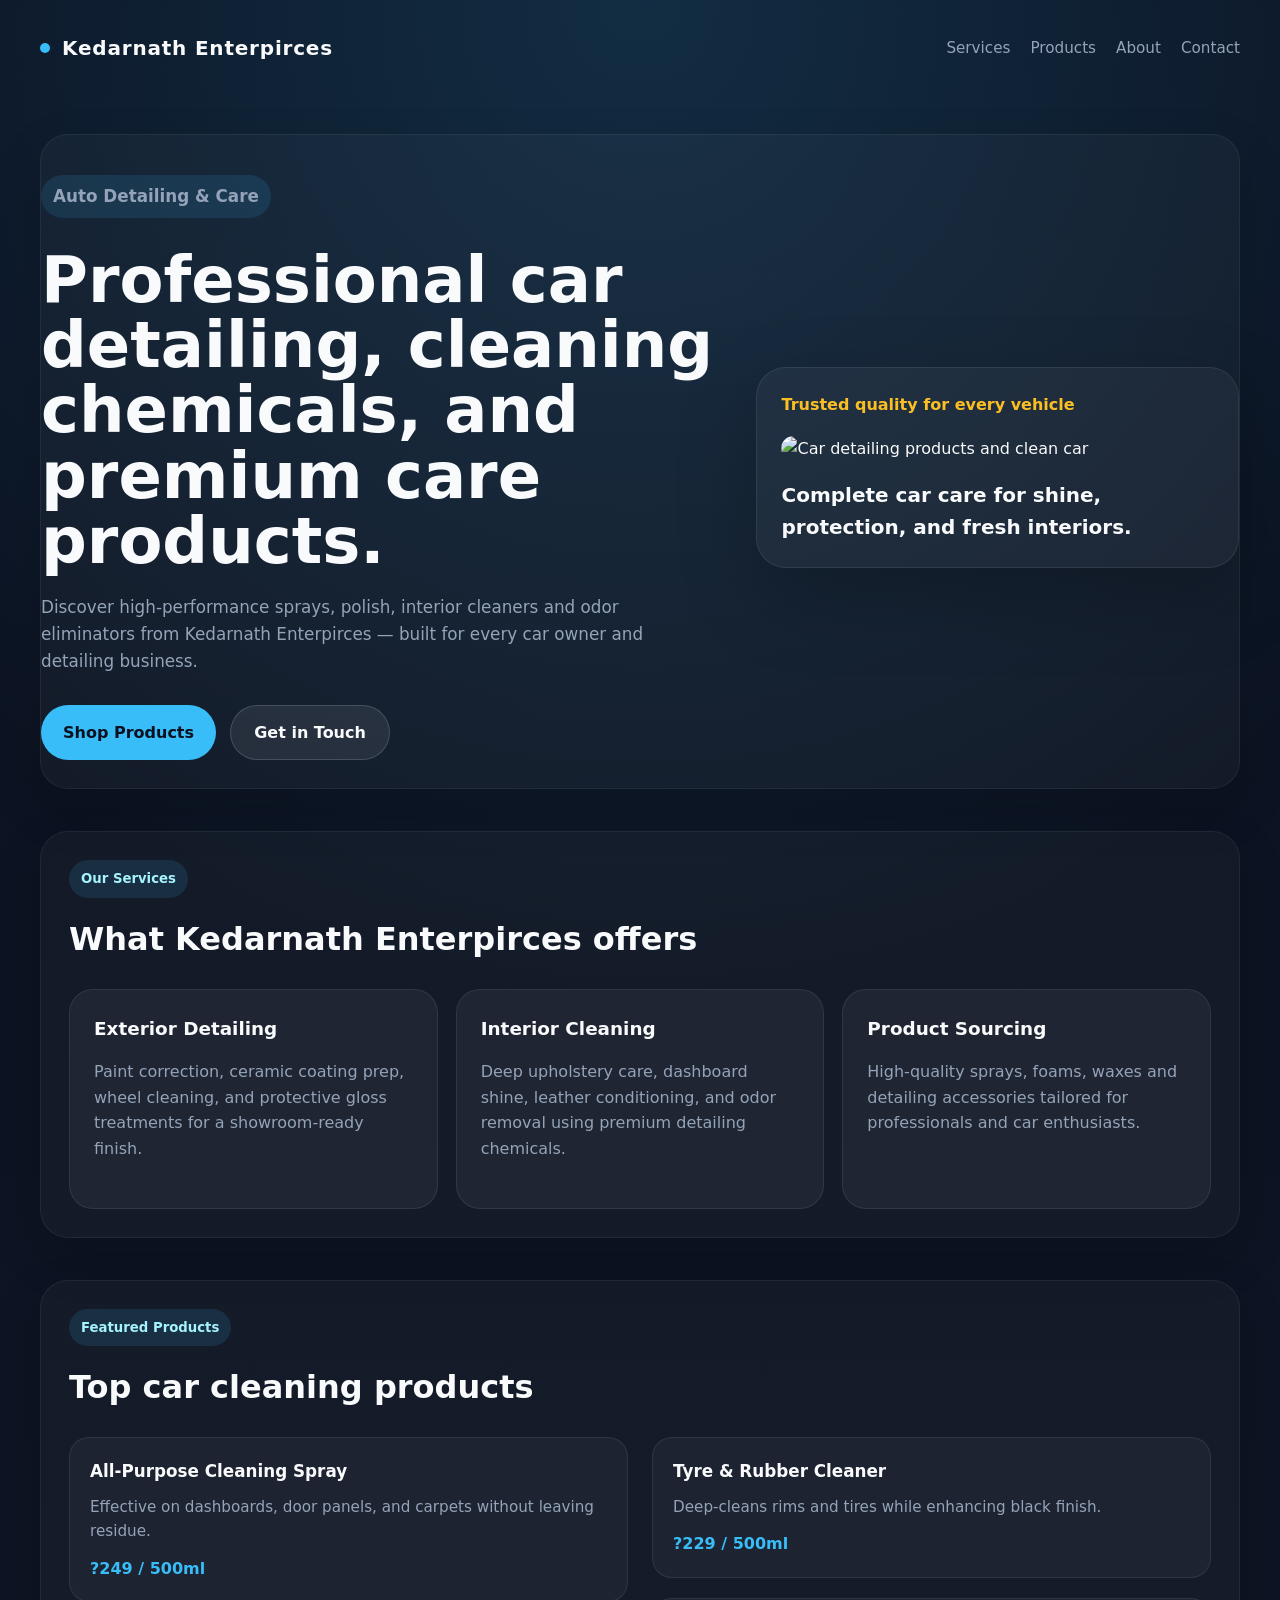
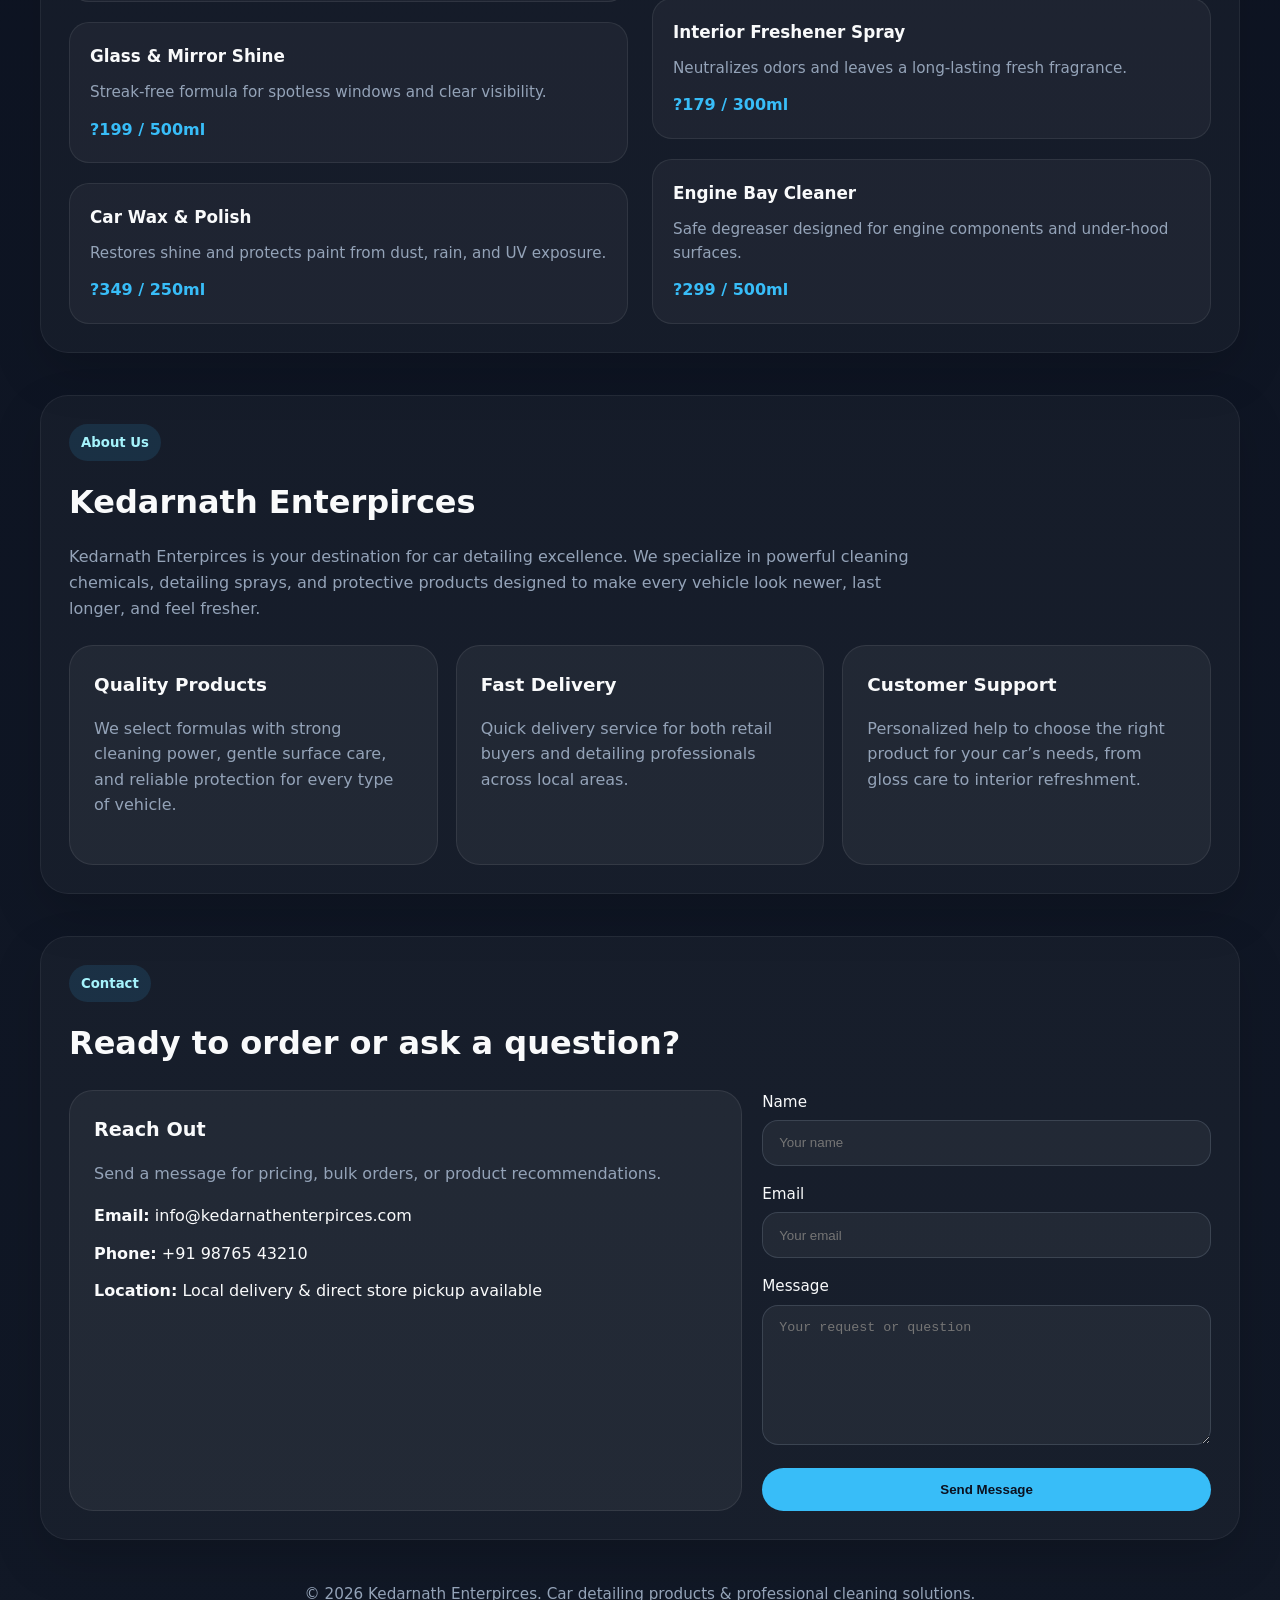
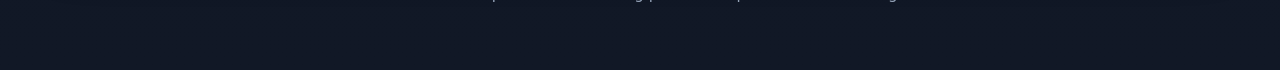
==== index.html @ 667a91e8 "Rename html.html to index.html" ====
<!DOCTYPE html>
<html lang="en">
<head>
  <meta charset="UTF-8" />
  <meta name="viewport" content="width=device-width, initial-scale=1.0" />
  <title>Kedarnath Enterpirces | Car Detailing & Cleaning</title>
  <style>
    :root {
      --bg: #111826;
      --card: #1f2937;
      --text: #f9fafb;
      --accent: #38bdf8;
      --accent-2: #fbbf24;
      --muted: #94a3b8;
      --radius: 18px;
    }

    * {
      box-sizing: border-box;
      margin: 0;
      padding: 0;
    }

    body {
      font-family: Inter, system-ui, -apple-system, BlinkMacSystemFont, "Segoe UI", sans-serif;
      background: radial-gradient(circle at top, rgba(56, 189, 248, 0.16), transparent 30%),
        linear-gradient(180deg, #0b1120 0%, #111826 100%);
      color: var(--text);
      line-height: 1.6;
    }

    .page {
      width: min(1200px, calc(100% - 32px));
      margin: 0 auto;
      padding: 32px 0 64px;
    }

    header {
      display: flex;
      justify-content: space-between;
      align-items: center;
      gap: 16px;
      padding-bottom: 28px;
    }

    .brand {
      display: flex;
      align-items: center;
      gap: 12px;
      font-weight: 800;
      font-size: 1.25rem;
      letter-spacing: 0.04em;
    }

    .brand .dot {
      width: 10px;
      height: 10px;
      background: var(--accent);
      border-radius: 999px;
    }

    nav {
      display: flex;
      gap: 20px;
      flex-wrap: wrap;
      justify-content: flex-end;
      font-size: 0.95rem;
    }

    nav a {
      color: var(--muted);
      text-decoration: none;
      transition: color 0.2s ease;
    }

    nav a:hover {
      color: var(--text);
    }

    .hero {
      display: grid;
      grid-template-columns: 1.4fr 1fr;
      gap: 40px;
      align-items: center;
      min-height: 72vh;
      padding: 40px 0 28px;
    }

    .hero-copy h1 {
      font-size: clamp(2.7rem, 5vw, 4.5rem);
      margin-bottom: 20px;
      max-width: 700px;
      line-height: 1.02;
    }

    .hero-copy p {
      max-width: 620px;
      color: var(--muted);
      margin-bottom: 30px;
      font-size: 1.05rem;
    }

    .hero-copy .buttons {
      display: flex;
      flex-wrap: wrap;
      gap: 14px;
    }

    .btn {
      display: inline-flex;
      align-items: center;
      justify-content: center;
      min-width: 160px;
      padding: 14px 22px;
      border-radius: 999px;
      font-weight: 700;
      text-decoration: none;
      transition: transform 0.2s ease, background 0.2s ease;
    }

    .btn-primary {
      background: var(--accent);
      color: #0b1120;
    }

    .btn-secondary {
      background: rgba(255, 255, 255, 0.08);
      color: var(--text);
      border: 1px solid rgba(148, 163, 184, 0.28);
    }

    .btn:hover {
      transform: translateY(-1px);
    }

    .hero-visual {
      background: rgba(255, 255, 255, 0.04);
      border: 1px solid rgba(255, 255, 255, 0.08);
      border-radius: 30px;
      padding: 24px;
      display: grid;
      gap: 18px;
      box-shadow: 0 28px 80px rgba(0, 0, 0, 0.22);
    }

    .hero-visual img {
      width: 100%;
      border-radius: 22px;
      display: block;
      object-fit: cover;
    }

    .hero-visual .tag {
      display: inline-flex;
      align-items: center;
      gap: 10px;
      color: var(--accent-2);
      font-weight: 700;
    }

    .hero-visual h2 {
      margin: 0;
      font-size: 1.25rem;
      color: var(--text);
    }

    section {
      margin-top: 42px;
      border-radius: 28px;
      padding: 28px;
      background: rgba(255, 255, 255, 0.03);
      border: 1px solid rgba(255, 255, 255, 0.06);
      box-shadow: 0 20px 50px rgba(0, 0, 0, 0.15);
    }

    .features {
      display: grid;
      grid-template-columns: repeat(3, minmax(0, 1fr));
      gap: 18px;
      margin-top: 24px;
    }

    .card {
      background: rgba(255, 255, 255, 0.05);
      border: 1px solid rgba(255, 255, 255, 0.08);
      border-radius: 24px;
      padding: 24px;
      min-height: 220px;
      display: flex;
      flex-direction: column;
      gap: 16px;
      transition: transform 0.25s ease, border-color 0.25s ease;
    }

    .card:hover {
      transform: translateY(-6px);
      border-color: rgba(56, 189, 248, 0.4);
    }

    .card h3 {
      margin: 0;
      font-size: 1.15rem;
    }

    .card p {
      margin: 0;
      color: var(--muted);
      flex: 1;
    }

    .badge {
      display: inline-flex;
      padding: 8px 12px;
      border-radius: 999px;
      background: rgba(56, 189, 248, 0.12);
      color: #a5f3fc;
      font-size: 0.83rem;
      font-weight: 700;
      width: fit-content;
    }

    .grid-2 {
      display: grid;
      grid-template-columns: 1fr 1fr;
      gap: 24px;
      margin-top: 24px;
    }

    .product-list {
      display: grid;
      gap: 20px;
    }

    .product-item {
      background: rgba(255,255,255,0.04);
      border: 1px solid rgba(255,255,255,0.08);
      border-radius: 20px;
      padding: 20px;
    }

    .product-item h4 {
      margin-bottom: 10px;
      font-size: 1.05rem;
    }

    .product-item p {
      margin-bottom: 12px;
      color: var(--muted);
      font-size: 0.95rem;
    }

    .product-item span {
      display: inline-block;
      color: var(--accent);
      font-weight: 700;
    }

    .contact-grid {
      display: grid;
      gap: 20px;
      grid-template-columns: 1.2fr 0.8fr;
      margin-top: 20px;
    }

    .contact-card {
      background: rgba(255,255,255,0.05);
      border: 1px solid rgba(255,255,255,0.08);
      border-radius: 24px;
      padding: 24px;
    }

    .contact-card h3 {
      margin-bottom: 16px;
      font-size: 1.2rem;
    }

    .contact-card p {
      color: var(--muted);
      margin-bottom: 16px;
    }

    .contact-card a,
    .contact-card li {
      color: var(--text);
    }

    .contact-form {
      display: grid;
      gap: 16px;
    }

    .contact-form label {
      display: block;
      font-size: 0.95rem;
      margin-bottom: 6px;
    }

    .contact-form input,
    .contact-form textarea {
      width: 100%;
      padding: 14px 16px;
      border-radius: 16px;
      border: 1px solid rgba(148,163,184,0.22);
      background: rgba(255,255,255,0.05);
      color: var(--text);
      resize: vertical;
      min-height: 46px;
    }

    .contact-form textarea {
      min-height: 140px;
    }

    .contact-form button {
      border: none;
      background: var(--accent);
      color: #0b1120;
      padding: 14px 20px;
      border-radius: 999px;
      font-weight: 700;
      cursor: pointer;
    }

    .footer {
      margin-top: 42px;
      text-align: center;
      color: var(--muted);
      font-size: 0.95rem;
    }

    @media (max-width: 960px) {
      .hero,
      .grid-2,
      .contact-grid {
        grid-template-columns: 1fr;
      }

      nav {
        justify-content: center;
      }
    }

    @media (max-width: 640px) {
      .page {
        width: calc(100% - 24px);
      }

      .hero {
        padding-top: 24px;
      }

      .hero-copy h1 {
        font-size: clamp(2.4rem, 10vw, 3.6rem);
      }

      .hero-copy p,
      .card p,
      .product-item p,
      .contact-card p {
        font-size: 0.97rem;
      }
    }
  </style>
</head>
<body>
  <div class="page">
    <header>
      <div class="brand">
        <span class="dot"></span>
        <span>Kedarnath Enterpirces</span>
      </div>
      <nav>
        <a href="#services">Services</a>
        <a href="#products">Products</a>
        <a href="#about">About</a>
        <a href="#contact">Contact</a>
      </nav>
    </header>

    <section class="hero">
      <div class="hero-copy">
        <p class="badge">Auto Detailing & Care</p>
        <h1>Professional car detailing, cleaning chemicals, and premium care products.</h1>
        <p>Discover high-performance sprays, polish, interior cleaners and odor eliminators from Kedarnath Enterpirces — built for every car owner and detailing business.</p>
        <div class="buttons">
          <a class="btn btn-primary" href="#products">Shop Products</a>
          <a class="btn btn-secondary" href="#contact">Get in Touch</a>
        </div>
      </div>

      <div class="hero-visual">
        <div class="tag">Trusted quality for every vehicle</div>
        <img src="https://images.unsplash.com/photo-1617622375286-64d4f6bd3739?auto=format&fit=crop&w=1200&q=80" alt="Car detailing products and clean car" />
        <div>
          <h2>Complete car care for shine, protection, and fresh interiors.</h2>
        </div>
      </div>
    </section>

    <section id="services">
      <div class="badge">Our Services</div>
      <h2 style="margin-top: 16px; font-size: 2rem;">What Kedarnath Enterpirces offers</h2>
      <div class="features">
        <article class="card">
          <h3>Exterior Detailing</h3>
          <p>Paint correction, ceramic coating prep, wheel cleaning, and protective gloss treatments for a showroom-ready finish.</p>
        </article>
        <article class="card">
          <h3>Interior Cleaning</h3>
          <p>Deep upholstery care, dashboard shine, leather conditioning, and odor removal using premium detailing chemicals.</p>
        </article>
        <article class="card">
          <h3>Product Sourcing</h3>
          <p>High-quality sprays, foams, waxes and detailing accessories tailored for professionals and car enthusiasts.</p>
        </article>
      </div>
    </section>

    <section id="products">
      <div class="badge">Featured Products</div>
      <h2 style="margin-top: 16px; font-size: 2rem;">Top car cleaning products</h2>
      <div class="grid-2">
        <div class="product-list">
          <div class="product-item">
            <h4>All-Purpose Cleaning Spray</h4>
            <p>Effective on dashboards, door panels, and carpets without leaving residue.</p>
            <span>?249 / 500ml</span>
          </div>
          <div class="product-item">
            <h4>Glass & Mirror Shine</h4>
            <p>Streak-free formula for spotless windows and clear visibility.</p>
            <span>?199 / 500ml</span>
          </div>
          <div class="product-item">
            <h4>Car Wax & Polish</h4>
            <p>Restores shine and protects paint from dust, rain, and UV exposure.</p>
            <span>?349 / 250ml</span>
          </div>
        </div>
        <div class="product-list">
          <div class="product-item">
            <h4>Tyre & Rubber Cleaner</h4>
            <p>Deep-cleans rims and tires while enhancing black finish.</p>
            <span>?229 / 500ml</span>
          </div>
          <div class="product-item">
            <h4>Interior Freshener Spray</h4>
            <p>Neutralizes odors and leaves a long-lasting fresh fragrance.</p>
            <span>?179 / 300ml</span>
          </div>
          <div class="product-item">
            <h4>Engine Bay Cleaner</h4>
            <p>Safe degreaser designed for engine components and under-hood surfaces.</p>
            <span>?299 / 500ml</span>
          </div>
        </div>
      </div>
    </section>

    <section id="about">
      <div class="badge">About Us</div>
      <h2 style="margin-top: 16px; font-size: 2rem;">Kedarnath Enterpirces</h2>
      <p style="margin-top: 16px; color: var(--muted); max-width: 860px;">Kedarnath Enterpirces is your destination for car detailing excellence. We specialize in powerful cleaning chemicals, detailing sprays, and protective products designed to make every vehicle look newer, last longer, and feel fresher.</p>
      <div class="features" style="margin-top: 24px;">
        <article class="card">
          <h3>Quality Products</h3>
          <p>We select formulas with strong cleaning power, gentle surface care, and reliable protection for every type of vehicle.</p>
        </article>
        <article class="card">
          <h3>Fast Delivery</h3>
          <p>Quick delivery service for both retail buyers and detailing professionals across local areas.</p>
        </article>
        <article class="card">
          <h3>Customer Support</h3>
          <p>Personalized help to choose the right product for your car’s needs, from gloss care to interior refreshment.</p>
        </article>
      </div>
    </section>

    <section id="contact">
      <div class="badge">Contact</div>
      <h2 style="margin-top: 16px; font-size: 2rem;">Ready to order or ask a question?</h2>
      <div class="contact-grid">
        <div class="contact-card">
          <h3>Reach Out</h3>
          <p>Send a message for pricing, bulk orders, or product recommendations.</p>
          <ul style="list-style: none; padding-left: 0; display: grid; gap: 12px;">
            <li><strong>Email:</strong> info@kedarnathenterpirces.com</li>
            <li><strong>Phone:</strong> +91 98765 43210</li>
            <li><strong>Location:</strong> Local delivery & direct store pickup available</li>
          </ul>
        </div>
        <form class="contact-form" action="#" method="post">
          <div>
            <label for="name">Name</label>
            <input id="name" name="name" type="text" placeholder="Your name" required />
          </div>
          <div>
            <label for="email">Email</label>
            <input id="email" name="email" type="email" placeholder="Your email" required />
          </div>
          <div>
            <label for="message">Message</label>
            <textarea id="message" name="message" placeholder="Your request or question" required></textarea>
          </div>
          <button type="submit">Send Message</button>
        </form>
      </div>
    </section>

    <footer class="footer">
      <p>© 2026 Kedarnath Enterpirces. Car detailing products & professional cleaning solutions.</p>
    </footer>
  </div>
</body>
</html>
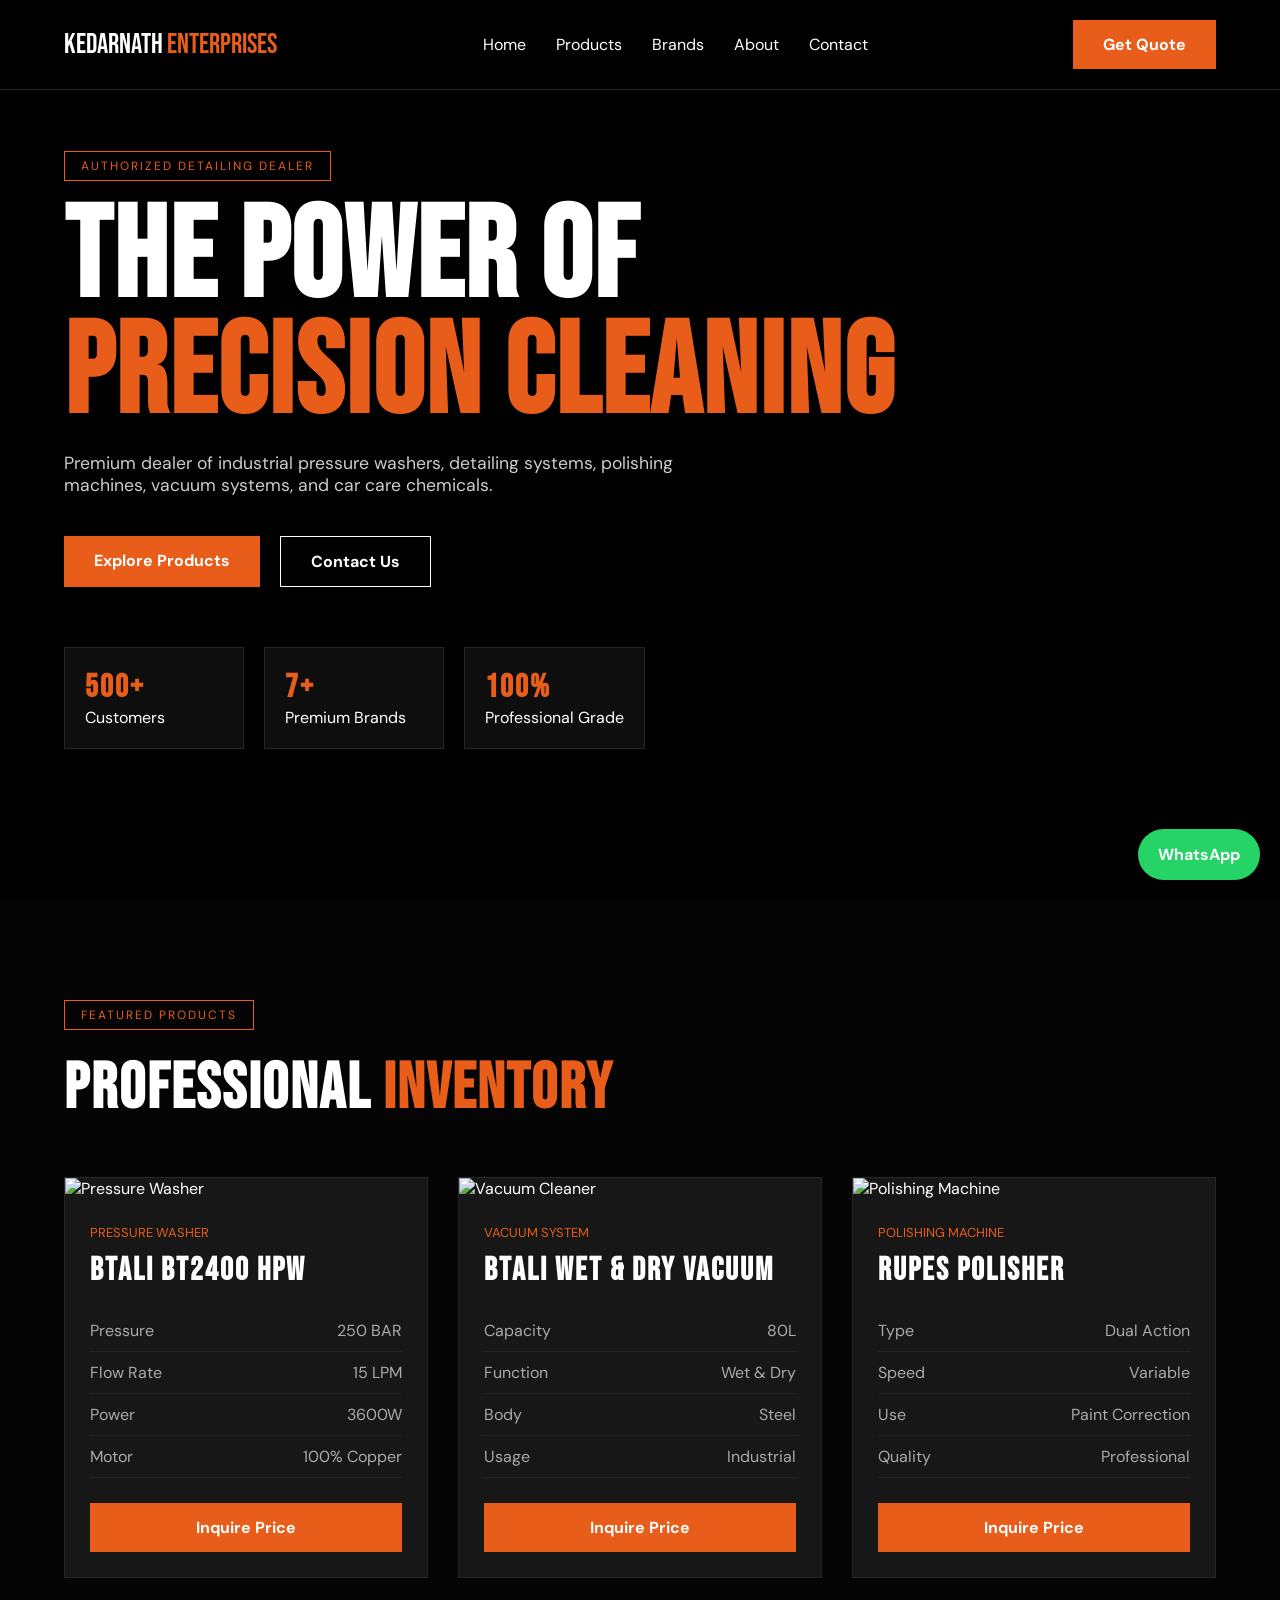
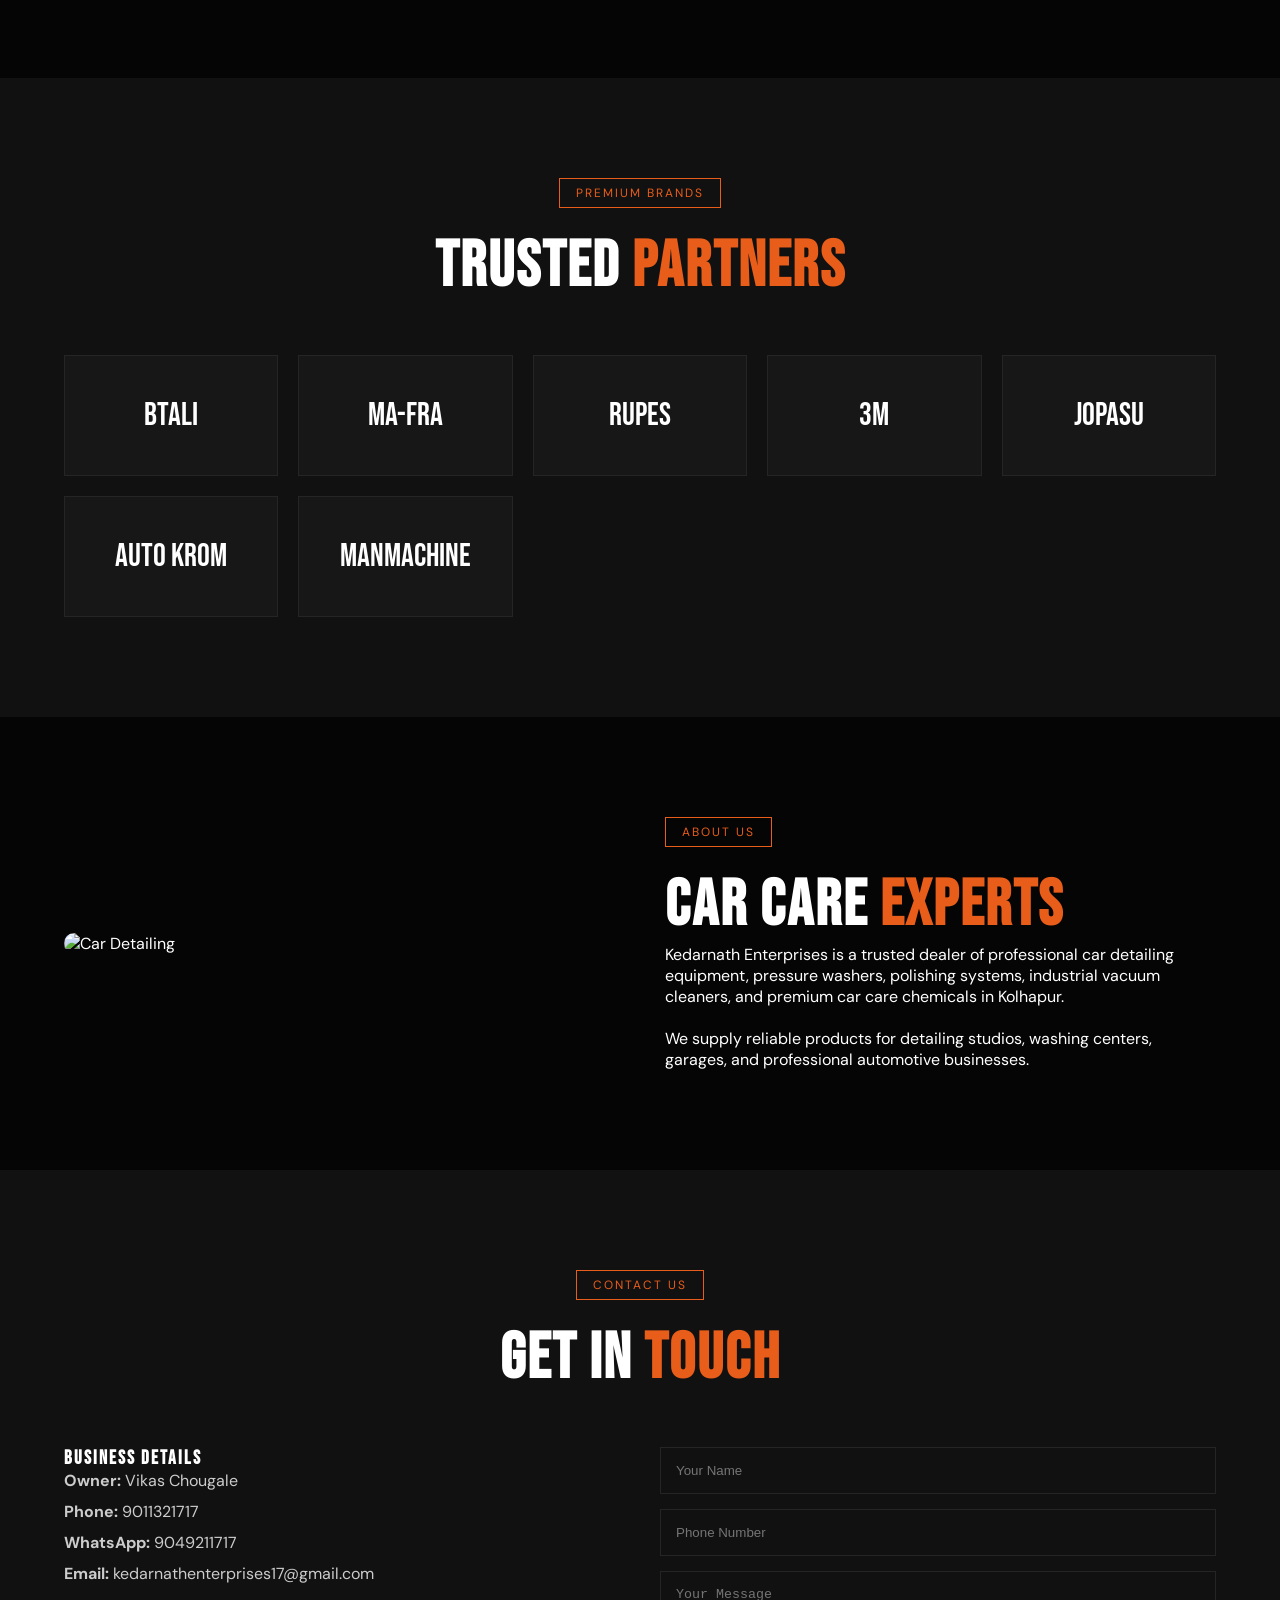
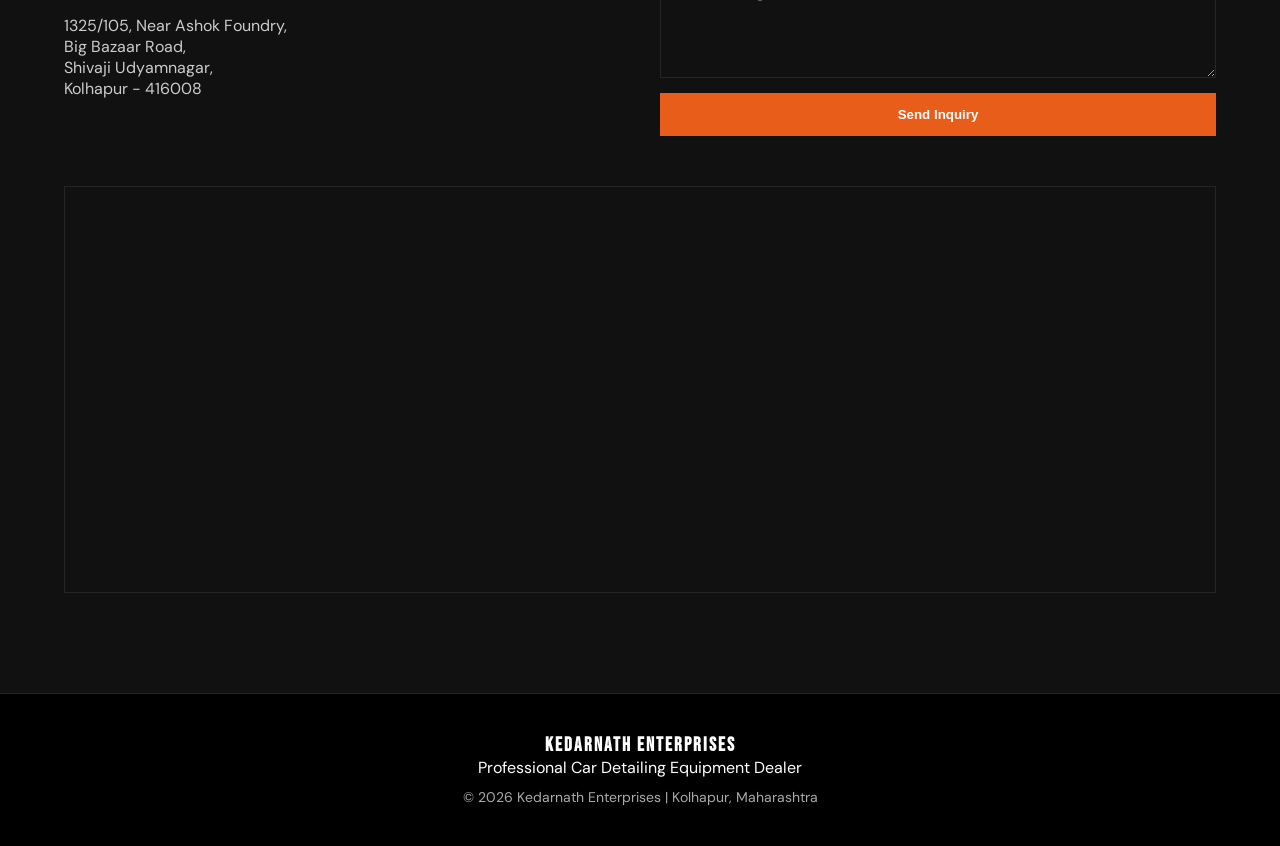
==== commit bf8c638f: "Rename v.html to index.html" ====
--- a/index.html
+++ b/index.html
@@ -1,516 +1,313 @@
+
 <!DOCTYPE html>
 <html lang="en">
 <head>
-  <meta charset="UTF-8" />
-  <meta name="viewport" content="width=device-width, initial-scale=1.0" />
-  <title>Kedarnath Enterpirces | Car Detailing & Cleaning</title>
-  <style>
-    :root {
-      --bg: #111826;
-      --card: #1f2937;
-      --text: #f9fafb;
-      --accent: #38bdf8;
-      --accent-2: #fbbf24;
-      --muted: #94a3b8;
-      --radius: 18px;
-    }
-
-    * {
-      box-sizing: border-box;
-      margin: 0;
-      padding: 0;
-    }
-
-    body {
-      font-family: Inter, system-ui, -apple-system, BlinkMacSystemFont, "Segoe UI", sans-serif;
-      background: radial-gradient(circle at top, rgba(56, 189, 248, 0.16), transparent 30%),
-        linear-gradient(180deg, #0b1120 0%, #111826 100%);
-      color: var(--text);
-      line-height: 1.6;
-    }
-
-    .page {
-      width: min(1200px, calc(100% - 32px));
-      margin: 0 auto;
-      padding: 32px 0 64px;
-    }
-
-    header {
-      display: flex;
-      justify-content: space-between;
-      align-items: center;
-      gap: 16px;
-      padding-bottom: 28px;
-    }
-
-    .brand {
-      display: flex;
-      align-items: center;
-      gap: 12px;
-      font-weight: 800;
-      font-size: 1.25rem;
-      letter-spacing: 0.04em;
-    }
-
-    .brand .dot {
-      width: 10px;
-      height: 10px;
-      background: var(--accent);
-      border-radius: 999px;
-    }
-
-    nav {
-      display: flex;
-      gap: 20px;
-      flex-wrap: wrap;
-      justify-content: flex-end;
-      font-size: 0.95rem;
-    }
-
-    nav a {
-      color: var(--muted);
-      text-decoration: none;
-      transition: color 0.2s ease;
-    }
-
-    nav a:hover {
-      color: var(--text);
-    }
-
-    .hero {
-      display: grid;
-      grid-template-columns: 1.4fr 1fr;
-      gap: 40px;
-      align-items: center;
-      min-height: 72vh;
-      padding: 40px 0 28px;
-    }
-
-    .hero-copy h1 {
-      font-size: clamp(2.7rem, 5vw, 4.5rem);
-      margin-bottom: 20px;
-      max-width: 700px;
-      line-height: 1.02;
-    }
-
-    .hero-copy p {
-      max-width: 620px;
-      color: var(--muted);
-      margin-bottom: 30px;
-      font-size: 1.05rem;
-    }
-
-    .hero-copy .buttons {
-      display: flex;
-      flex-wrap: wrap;
-      gap: 14px;
-    }
-
-    .btn {
-      display: inline-flex;
-      align-items: center;
-      justify-content: center;
-      min-width: 160px;
-      padding: 14px 22px;
-      border-radius: 999px;
-      font-weight: 700;
-      text-decoration: none;
-      transition: transform 0.2s ease, background 0.2s ease;
-    }
-
-    .btn-primary {
-      background: var(--accent);
-      color: #0b1120;
-    }
-
-    .btn-secondary {
-      background: rgba(255, 255, 255, 0.08);
-      color: var(--text);
-      border: 1px solid rgba(148, 163, 184, 0.28);
-    }
-
-    .btn:hover {
-      transform: translateY(-1px);
-    }
-
-    .hero-visual {
-      background: rgba(255, 255, 255, 0.04);
-      border: 1px solid rgba(255, 255, 255, 0.08);
-      border-radius: 30px;
-      padding: 24px;
-      display: grid;
-      gap: 18px;
-      box-shadow: 0 28px 80px rgba(0, 0, 0, 0.22);
-    }
-
-    .hero-visual img {
-      width: 100%;
-      border-radius: 22px;
-      display: block;
-      object-fit: cover;
-    }
-
-    .hero-visual .tag {
-      display: inline-flex;
-      align-items: center;
-      gap: 10px;
-      color: var(--accent-2);
-      font-weight: 700;
-    }
-
-    .hero-visual h2 {
-      margin: 0;
-      font-size: 1.25rem;
-      color: var(--text);
-    }
-
-    section {
-      margin-top: 42px;
-      border-radius: 28px;
-      padding: 28px;
-      background: rgba(255, 255, 255, 0.03);
-      border: 1px solid rgba(255, 255, 255, 0.06);
-      box-shadow: 0 20px 50px rgba(0, 0, 0, 0.15);
-    }
-
-    .features {
-      display: grid;
-      grid-template-columns: repeat(3, minmax(0, 1fr));
-      gap: 18px;
-      margin-top: 24px;
-    }
-
-    .card {
-      background: rgba(255, 255, 255, 0.05);
-      border: 1px solid rgba(255, 255, 255, 0.08);
-      border-radius: 24px;
-      padding: 24px;
-      min-height: 220px;
-      display: flex;
-      flex-direction: column;
-      gap: 16px;
-      transition: transform 0.25s ease, border-color 0.25s ease;
-    }
-
-    .card:hover {
-      transform: translateY(-6px);
-      border-color: rgba(56, 189, 248, 0.4);
-    }
-
-    .card h3 {
-      margin: 0;
-      font-size: 1.15rem;
-    }
-
-    .card p {
-      margin: 0;
-      color: var(--muted);
-      flex: 1;
-    }
-
-    .badge {
-      display: inline-flex;
-      padding: 8px 12px;
-      border-radius: 999px;
-      background: rgba(56, 189, 248, 0.12);
-      color: #a5f3fc;
-      font-size: 0.83rem;
-      font-weight: 700;
-      width: fit-content;
-    }
-
-    .grid-2 {
-      display: grid;
-      grid-template-columns: 1fr 1fr;
-      gap: 24px;
-      margin-top: 24px;
-    }
-
-    .product-list {
-      display: grid;
-      gap: 20px;
-    }
-
-    .product-item {
-      background: rgba(255,255,255,0.04);
-      border: 1px solid rgba(255,255,255,0.08);
-      border-radius: 20px;
-      padding: 20px;
-    }
-
-    .product-item h4 {
-      margin-bottom: 10px;
-      font-size: 1.05rem;
-    }
-
-    .product-item p {
-      margin-bottom: 12px;
-      color: var(--muted);
-      font-size: 0.95rem;
-    }
-
-    .product-item span {
-      display: inline-block;
-      color: var(--accent);
-      font-weight: 700;
-    }
-
-    .contact-grid {
-      display: grid;
-      gap: 20px;
-      grid-template-columns: 1.2fr 0.8fr;
-      margin-top: 20px;
-    }
-
-    .contact-card {
-      background: rgba(255,255,255,0.05);
-      border: 1px solid rgba(255,255,255,0.08);
-      border-radius: 24px;
-      padding: 24px;
-    }
-
-    .contact-card h3 {
-      margin-bottom: 16px;
-      font-size: 1.2rem;
-    }
-
-    .contact-card p {
-      color: var(--muted);
-      margin-bottom: 16px;
-    }
-
-    .contact-card a,
-    .contact-card li {
-      color: var(--text);
-    }
-
-    .contact-form {
-      display: grid;
-      gap: 16px;
-    }
-
-    .contact-form label {
-      display: block;
-      font-size: 0.95rem;
-      margin-bottom: 6px;
-    }
-
-    .contact-form input,
-    .contact-form textarea {
-      width: 100%;
-      padding: 14px 16px;
-      border-radius: 16px;
-      border: 1px solid rgba(148,163,184,0.22);
-      background: rgba(255,255,255,0.05);
-      color: var(--text);
-      resize: vertical;
-      min-height: 46px;
-    }
-
-    .contact-form textarea {
-      min-height: 140px;
-    }
-
-    .contact-form button {
-      border: none;
-      background: var(--accent);
-      color: #0b1120;
-      padding: 14px 20px;
-      border-radius: 999px;
-      font-weight: 700;
-      cursor: pointer;
-    }
-
-    .footer {
-      margin-top: 42px;
-      text-align: center;
-      color: var(--muted);
-      font-size: 0.95rem;
-    }
-
-    @media (max-width: 960px) {
-      .hero,
-      .grid-2,
-      .contact-grid {
-        grid-template-columns: 1fr;
-      }
-
-      nav {
-        justify-content: center;
-      }
-    }
-
-    @media (max-width: 640px) {
-      .page {
-        width: calc(100% - 24px);
-      }
-
-      .hero {
-        padding-top: 24px;
-      }
-
-      .hero-copy h1 {
-        font-size: clamp(2.4rem, 10vw, 3.6rem);
-      }
-
-      .hero-copy p,
-      .card p,
-      .product-item p,
-      .contact-card p {
-        font-size: 0.97rem;
-      }
-    }
-  </style>
+    <meta charset="UTF-8" />
+    <meta name="viewport" content="width=device-width, initial-scale=1.0" />
+    <title>Kedarnath Enterprises | Professional Detailing Systems</title>
+
+    <meta name="description" content="Kedarnath Enterprises - Dealer of car detailing machines, washing chemicals, polishing equipment and industrial cleaning systems in Kolhapur." />
+
+    <link rel="preconnect" href="https://fonts.googleapis.com">
+    <link rel="preconnect" href="https://fonts.gstatic.com" crossorigin>
+
+    <link href="https://fonts.googleapis.com/css2?family=Bebas+Neue&family=DM+Sans:wght@300;400;500;700&display=swap" rel="stylesheet">
+
+    <link rel="stylesheet" href="https://unpkg.com/aos@2.3.1/dist/aos.css" />
+
+    <link rel="stylesheet" href="style.css">
 </head>
 <body>
-  <div class="page">
-    <header>
-      <div class="brand">
-        <span class="dot"></span>
-        <span>Kedarnath Enterpirces</span>
-      </div>
-      <nav>
-        <a href="#services">Services</a>
-        <a href="#products">Products</a>
-        <a href="#about">About</a>
-        <a href="#contact">Contact</a>
-      </nav>
-    </header>
-
-    <section class="hero">
-      <div class="hero-copy">
-        <p class="badge">Auto Detailing & Care</p>
-        <h1>Professional car detailing, cleaning chemicals, and premium care products.</h1>
-        <p>Discover high-performance sprays, polish, interior cleaners and odor eliminators from Kedarnath Enterpirces — built for every car owner and detailing business.</p>
-        <div class="buttons">
-          <a class="btn btn-primary" href="#products">Shop Products</a>
-          <a class="btn btn-secondary" href="#contact">Get in Touch</a>
-        </div>
-      </div>
-
-      <div class="hero-visual">
-        <div class="tag">Trusted quality for every vehicle</div>
-        <img src="https://images.unsplash.com/photo-1617622375286-64d4f6bd3739?auto=format&fit=crop&w=1200&q=80" alt="Car detailing products and clean car" />
-        <div>
-          <h2>Complete car care for shine, protection, and fresh interiors.</h2>
-        </div>
-      </div>
-    </section>
-
-    <section id="services">
-      <div class="badge">Our Services</div>
-      <h2 style="margin-top: 16px; font-size: 2rem;">What Kedarnath Enterpirces offers</h2>
-      <div class="features">
-        <article class="card">
-          <h3>Exterior Detailing</h3>
-          <p>Paint correction, ceramic coating prep, wheel cleaning, and protective gloss treatments for a showroom-ready finish.</p>
-        </article>
-        <article class="card">
-          <h3>Interior Cleaning</h3>
-          <p>Deep upholstery care, dashboard shine, leather conditioning, and odor removal using premium detailing chemicals.</p>
-        </article>
-        <article class="card">
-          <h3>Product Sourcing</h3>
-          <p>High-quality sprays, foams, waxes and detailing accessories tailored for professionals and car enthusiasts.</p>
-        </article>
-      </div>
-    </section>
-
-    <section id="products">
-      <div class="badge">Featured Products</div>
-      <h2 style="margin-top: 16px; font-size: 2rem;">Top car cleaning products</h2>
-      <div class="grid-2">
-        <div class="product-list">
-          <div class="product-item">
-            <h4>All-Purpose Cleaning Spray</h4>
-            <p>Effective on dashboards, door panels, and carpets without leaving residue.</p>
-            <span>?249 / 500ml</span>
-          </div>
-          <div class="product-item">
-            <h4>Glass & Mirror Shine</h4>
-            <p>Streak-free formula for spotless windows and clear visibility.</p>
-            <span>?199 / 500ml</span>
-          </div>
-          <div class="product-item">
-            <h4>Car Wax & Polish</h4>
-            <p>Restores shine and protects paint from dust, rain, and UV exposure.</p>
-            <span>?349 / 250ml</span>
-          </div>
-        </div>
-        <div class="product-list">
-          <div class="product-item">
-            <h4>Tyre & Rubber Cleaner</h4>
-            <p>Deep-cleans rims and tires while enhancing black finish.</p>
-            <span>?229 / 500ml</span>
-          </div>
-          <div class="product-item">
-            <h4>Interior Freshener Spray</h4>
-            <p>Neutralizes odors and leaves a long-lasting fresh fragrance.</p>
-            <span>?179 / 300ml</span>
-          </div>
-          <div class="product-item">
-            <h4>Engine Bay Cleaner</h4>
-            <p>Safe degreaser designed for engine components and under-hood surfaces.</p>
-            <span>?299 / 500ml</span>
-          </div>
-        </div>
-      </div>
-    </section>
-
-    <section id="about">
-      <div class="badge">About Us</div>
-      <h2 style="margin-top: 16px; font-size: 2rem;">Kedarnath Enterpirces</h2>
-      <p style="margin-top: 16px; color: var(--muted); max-width: 860px;">Kedarnath Enterpirces is your destination for car detailing excellence. We specialize in powerful cleaning chemicals, detailing sprays, and protective products designed to make every vehicle look newer, last longer, and feel fresher.</p>
-      <div class="features" style="margin-top: 24px;">
-        <article class="card">
-          <h3>Quality Products</h3>
-          <p>We select formulas with strong cleaning power, gentle surface care, and reliable protection for every type of vehicle.</p>
-        </article>
-        <article class="card">
-          <h3>Fast Delivery</h3>
-          <p>Quick delivery service for both retail buyers and detailing professionals across local areas.</p>
-        </article>
-        <article class="card">
-          <h3>Customer Support</h3>
-          <p>Personalized help to choose the right product for your car’s needs, from gloss care to interior refreshment.</p>
-        </article>
-      </div>
-    </section>
-
-    <section id="contact">
-      <div class="badge">Contact</div>
-      <h2 style="margin-top: 16px; font-size: 2rem;">Ready to order or ask a question?</h2>
-      <div class="contact-grid">
-        <div class="contact-card">
-          <h3>Reach Out</h3>
-          <p>Send a message for pricing, bulk orders, or product recommendations.</p>
-          <ul style="list-style: none; padding-left: 0; display: grid; gap: 12px;">
-            <li><strong>Email:</strong> info@kedarnathenterpirces.com</li>
-            <li><strong>Phone:</strong> +91 98765 43210</li>
-            <li><strong>Location:</strong> Local delivery & direct store pickup available</li>
-          </ul>
-        </div>
-        <form class="contact-form" action="#" method="post">
-          <div>
-            <label for="name">Name</label>
-            <input id="name" name="name" type="text" placeholder="Your name" required />
-          </div>
-          <div>
-            <label for="email">Email</label>
-            <input id="email" name="email" type="email" placeholder="Your email" required />
-          </div>
-          <div>
-            <label for="message">Message</label>
-            <textarea id="message" name="message" placeholder="Your request or question" required></textarea>
-          </div>
-          <button type="submit">Send Message</button>
-        </form>
-      </div>
-    </section>
-
-    <footer class="footer">
-      <p>© 2026 Kedarnath Enterpirces. Car detailing products & professional cleaning solutions.</p>
+
+    <!-- NAVBAR -->
+
+    <nav>
+        <div class="container nav-flex">
+            <div class="logo">
+                KEDARNATH <span>ENTERPRISES</span>
+            </div>
+
+            <ul class="nav-links">
+                <li><a href="#home">Home</a></li>
+                <li><a href="#products">Products</a></li>
+                <li><a href="#brands">Brands</a></li>
+                <li><a href="#about">About</a></li>
+                <li><a href="#contact">Contact</a></li>
+            </ul>
+
+            <a href="https://wa.me/919049211717" class="btn nav-btn">
+                Get Quote
+            </a>
+        </div>
+    </nav>
+
+
+    <!-- HERO -->
+
+    <section class="hero" id="home">
+        <div class="overlay"></div>
+
+        <div class="container hero-content">
+
+            <div class="badge">AUTHORIZED DETAILING DEALER</div>
+
+            <h1 data-aos="fade-up">
+                THE POWER OF <br>
+                <span>PRECISION CLEANING</span>
+            </h1>
+
+            <p data-aos="fade-up" data-aos-delay="200">
+                Premium dealer of industrial pressure washers, detailing systems,
+                polishing machines, vacuum systems, and car care chemicals.
+            </p>
+
+            <div class="hero-buttons" data-aos="fade-up" data-aos-delay="400">
+                <a href="#products" class="btn">Explore Products</a>
+                <a href="#contact" class="btn btn-outline">Contact Us</a>
+            </div>
+
+            <div class="hero-stats">
+                <div class="stat-card">
+                    <h3>500+</h3>
+                    <span>Customers</span>
+                </div>
+
+                <div class="stat-card">
+                    <h3>7+</h3>
+                    <span>Premium Brands</span>
+                </div>
+
+                <div class="stat-card">
+                    <h3>100%</h3>
+                    <span>Professional Grade</span>
+                </div>
+            </div>
+
+        </div>
+    </section>
+
+
+    <!-- PRODUCTS -->
+
+    <section class="section-padding" id="products">
+        <div class="container">
+
+            <div class="section-title">
+                <div class="badge">FEATURED PRODUCTS</div>
+                <h2>
+                    Professional <span>Inventory</span>
+                </h2>
+            </div>
+
+            <div class="product-grid">
+
+                <div class="product-card" data-aos="fade-up">
+                    <img src="https://images.unsplash.com/photo-1607861716497-e65ab29fc7ac?q=80&w=1200" alt="Pressure Washer">
+
+                    <div class="product-content">
+                        <div class="mini-badge">Pressure Washer</div>
+
+                        <h3>BTALI BT2400 HPW</h3>
+
+                        <ul class="spec-list">
+                            <li><span>Pressure</span> <span>250 BAR</span></li>
+                            <li><span>Flow Rate</span> <span>15 LPM</span></li>
+                            <li><span>Power</span> <span>3600W</span></li>
+                            <li><span>Motor</span> <span>100% Copper</span></li>
+                        </ul>
+
+                        <a href="https://wa.me/919049211717" class="btn full-btn">
+                            Inquire Price
+                        </a>
+                    </div>
+                </div>
+
+
+                <div class="product-card" data-aos="fade-up" data-aos-delay="150">
+                    <img src="https://images.unsplash.com/photo-1503376780353-7e6692767b70?q=80&w=1200" alt="Vacuum Cleaner">
+
+                    <div class="product-content">
+                        <div class="mini-badge">Vacuum System</div>
+
+                        <h3>BTALI Wet & Dry Vacuum</h3>
+
+                        <ul class="spec-list">
+                            <li><span>Capacity</span> <span>80L</span></li>
+                            <li><span>Function</span> <span>Wet & Dry</span></li>
+                            <li><span>Body</span> <span>Steel</span></li>
+                            <li><span>Usage</span> <span>Industrial</span></li>
+                        </ul>
+
+                        <a href="https://wa.me/919049211717" class="btn full-btn">
+                            Inquire Price
+                        </a>
+                    </div>
+                </div>
+
+
+                <div class="product-card" data-aos="fade-up" data-aos-delay="300">
+                    <img src="https://images.unsplash.com/photo-1486006920555-c77dcf18193c?q=80&w=1200" alt="Polishing Machine">
+
+                    <div class="product-content">
+                        <div class="mini-badge">Polishing Machine</div>
+
+                        <h3>RUPES Polisher</h3>
+
+                        <ul class="spec-list">
+                            <li><span>Type</span> <span>Dual Action</span></li>
+                            <li><span>Speed</span> <span>Variable</span></li>
+                            <li><span>Use</span> <span>Paint Correction</span></li>
+                            <li><span>Quality</span> <span>Professional</span></li>
+                        </ul>
+
+                        <a href="https://wa.me/919049211717" class="btn full-btn">
+                            Inquire Price
+                        </a>
+                    </div>
+                </div>
+
+            </div>
+        </div>
+    </section>
+
+
+    <!-- BRANDS -->
+
+    <section class="section-padding dark-section" id="brands">
+        <div class="container">
+
+            <div class="section-title center">
+                <div class="badge">PREMIUM BRANDS</div>
+                <h2>Trusted <span>Partners</span></h2>
+            </div>
+
+            <div class="brand-grid">
+                <div class="brand-card">BTALI</div>
+                <div class="brand-card">MA-FRA</div>
+                <div class="brand-card">RUPES</div>
+                <div class="brand-card">3M</div>
+                <div class="brand-card">JOPASU</div>
+                <div class="brand-card">AUTO KROM</div>
+                <div class="brand-card">MANMACHINE</div>
+            </div>
+
+        </div>
+    </section>
+
+
+    <!-- ABOUT -->
+
+    <section class="section-padding" id="about">
+        <div class="container about-grid">
+
+            <div data-aos="fade-right">
+                <img class="about-img" src="https://images.unsplash.com/photo-1502877338535-766e1452684a?q=80&w=1200" alt="Car Detailing">
+            </div>
+
+            <div data-aos="fade-left">
+                <div class="badge">ABOUT US</div>
+
+                <h2>
+                    Car Care <span>Experts</span>
+                </h2>
+
+                <p>
+                    Kedarnath Enterprises is a trusted dealer of professional car detailing equipment,
+                    pressure washers, polishing systems, industrial vacuum cleaners,
+                    and premium car care chemicals in Kolhapur.
+                </p>
+
+                <br>
+
+                <p>
+                    We supply reliable products for detailing studios, washing centers,
+                    garages, and professional automotive businesses.
+                </p>
+            </div>
+
+        </div>
+    </section>
+
+
+    <!-- CONTACT -->
+
+    <section class="section-padding contact-section" id="contact">
+        <div class="container">
+
+            <div class="section-title center">
+                <div class="badge">CONTACT US</div>
+                <h2>Get In <span>Touch</span></h2>
+            </div>
+
+            <div class="contact-grid">
+
+                <div class="contact-info">
+                    <h3>Business Details</h3>
+
+                    <p><strong>Owner:</strong> Vikas Chougale</p>
+                    <p><strong>Phone:</strong> 9011321717</p>
+                    <p><strong>WhatsApp:</strong> 9049211717</p>
+                    <p><strong>Email:</strong> kedarnathenterprises17@gmail.com</p>
+
+                    <br>
+
+                    <p>
+                        1325/105, Near Ashok Foundry,<br>
+                        Big Bazaar Road,<br>
+                        Shivaji Udyamnagar,<br>
+                        Kolhapur - 416008
+                    </p>
+                </div>
+
+
+                <form class="contact-form">
+                    <input type="text" placeholder="Your Name" required>
+                    <input type="tel" placeholder="Phone Number" required>
+                    <textarea rows="5" placeholder="Your Message"></textarea>
+                    <button type="submit" class="btn">Send Inquiry</button>
+                </form>
+
+            </div>
+
+            <div class="map-container">
+                <iframe
+                    src="https://maps.google.com/maps?q=Kolhapur&t=&z=13&ie=UTF8&iwloc=&output=embed"
+                    allowfullscreen>
+                </iframe>
+            </div>
+
+        </div>
+    </section>
+
+
+    <!-- WHATSAPP FLOAT -->
+
+    <a href="https://wa.me/919049211717" class="whatsapp-float">
+        WhatsApp
+    </a>
+
+
+    <!-- FOOTER -->
+
+    <footer>
+        <div class="container">
+            <h3>KEDARNATH ENTERPRISES</h3>
+            <p>Professional Car Detailing Equipment Dealer</p>
+            <p class="footer-small">
+                © 2026 Kedarnath Enterprises | Kolhapur, Maharashtra
+            </p>
+        </div>
     </footer>
-  </div>
+
+
+    <script src="https://unpkg.com/aos@2.3.1/dist/aos.js"></script>
+    <script src="script.js"></script>
+
 </body>
 </html>
+
+
+
+
+
+
--- a/style.css
+++ b/style.css
@@ -0,0 +1,372 @@
+
+:root {
+    --black: #050505;
+    --dark: #111111;
+    --card: #171717;
+    --accent: #e85d1a;
+    --white: #ffffff;
+    --grey: #aaaaaa;
+    --border: #252525;
+}
+
+* {
+    margin: 0;
+    padding: 0;
+    box-sizing: border-box;
+}
+
+html {
+    scroll-behavior: smooth;
+}
+
+body {
+    background: var(--black);
+    color: var(--white);
+    font-family: 'DM Sans', sans-serif;
+    overflow-x: hidden;
+}
+
+.container {
+    width: 90%;
+    max-width: 1200px;
+    margin: auto;
+}
+
+.section-padding {
+    padding: 100px 0;
+}
+
+img {
+    width: 100%;
+    display: block;
+}
+
+.badge {
+    display: inline-block;
+    border: 1px solid var(--accent);
+    color: var(--accent);
+    padding: 6px 16px;
+    font-size: 12px;
+    letter-spacing: 2px;
+    margin-bottom: 20px;
+}
+
+h1, h2, h3 {
+    font-family: 'Bebas Neue', sans-serif;
+    letter-spacing: 2px;
+}
+
+h2 {
+    font-size: clamp(2.5rem, 5vw, 4rem);
+}
+
+h2 span,
+.hero h1 span {
+    color: var(--accent);
+}
+
+.btn {
+    display: inline-block;
+    padding: 14px 30px;
+    background: var(--accent);
+    color: white;
+    text-decoration: none;
+    border: none;
+    cursor: pointer;
+    transition: 0.3s;
+    font-weight: bold;
+}
+
+.btn:hover {
+    background: white;
+    color: var(--accent);
+}
+
+.btn-outline {
+    background: transparent;
+    border: 1px solid white;
+}
+
+.btn-outline:hover {
+    background: white;
+    color: black;
+}
+
+nav {
+    position: fixed;
+    width: 100%;
+    z-index: 1000;
+    background: rgba(0,0,0,0.8);
+    backdrop-filter: blur(10px);
+    border-bottom: 1px solid var(--border);
+}
+
+.nav-flex {
+    display: flex;
+    justify-content: space-between;
+    align-items: center;
+    padding: 20px 0;
+}
+
+.logo {
+    font-size: 28px;
+    font-family: 'Bebas Neue', sans-serif;
+}
+
+.logo span {
+    color: var(--accent);
+}
+
+.nav-links {
+    display: flex;
+    list-style: none;
+    gap: 30px;
+}
+
+.nav-links a {
+    color: white;
+    text-decoration: none;
+}
+
+.hero {
+    min-height: 100vh;
+    background:
+        linear-gradient(rgba(0,0,0,0.7), rgba(0,0,0,0.8)),
+        url('https://images.unsplash.com/photo-1503376780353-7e6692767b70?q=80&w=2000') center/cover;
+
+    display: flex;
+    align-items: center;
+    position: relative;
+}
+
+.hero-content {
+    position: relative;
+    z-index: 2;
+}
+
+.hero h1 {
+    font-size: clamp(4rem, 10vw, 8rem);
+    line-height: 0.9;
+}
+
+.hero p {
+    max-width: 650px;
+    margin: 20px 0 40px;
+    color: #cccccc;
+    font-size: 1.1rem;
+}
+
+.hero-buttons {
+    display: flex;
+    gap: 20px;
+    flex-wrap: wrap;
+}
+
+.hero-stats {
+    display: flex;
+    gap: 20px;
+    margin-top: 60px;
+    flex-wrap: wrap;
+}
+
+.stat-card {
+    background: rgba(255,255,255,0.05);
+    border: 1px solid var(--border);
+    padding: 20px;
+    min-width: 180px;
+}
+
+.stat-card h3 {
+    color: var(--accent);
+    font-size: 2rem;
+}
+
+.section-title {
+    margin-bottom: 50px;
+}
+
+.center {
+    text-align: center;
+}
+
+.product-grid {
+    display: grid;
+    grid-template-columns: repeat(auto-fit, minmax(300px, 1fr));
+    gap: 30px;
+}
+
+.product-card {
+    background: var(--card);
+    border: 1px solid var(--border);
+    overflow: hidden;
+    transition: 0.4s;
+}
+
+.product-card:hover {
+    transform: translateY(-10px);
+    border-color: var(--accent);
+}
+
+.product-content {
+    padding: 25px;
+}
+
+.product-content h3 {
+    font-size: 2rem;
+    margin: 10px 0 20px;
+}
+
+.mini-badge {
+    color: var(--accent);
+    font-size: 13px;
+    text-transform: uppercase;
+}
+
+.spec-list {
+    list-style: none;
+    margin-bottom: 25px;
+}
+
+.spec-list li {
+    display: flex;
+    justify-content: space-between;
+    padding: 10px 0;
+    border-bottom: 1px solid #222;
+    color: var(--grey);
+}
+
+.full-btn {
+    width: 100%;
+    text-align: center;
+}
+
+.dark-section {
+    background: var(--dark);
+}
+
+.brand-grid {
+    display: grid;
+    grid-template-columns: repeat(auto-fit, minmax(180px, 1fr));
+    gap: 20px;
+}
+
+.brand-card {
+    background: var(--card);
+    border: 1px solid var(--border);
+    padding: 40px 20px;
+    text-align: center;
+    font-family: 'Bebas Neue', sans-serif;
+    font-size: 2rem;
+    transition: 0.3s;
+}
+
+.brand-card:hover {
+    border-color: var(--accent);
+    color: var(--accent);
+}
+
+.about-grid {
+    display: grid;
+    grid-template-columns: repeat(auto-fit, minmax(300px, 1fr));
+    gap: 50px;
+    align-items: center;
+}
+
+.about-img {
+    border-radius: 10px;
+}
+
+.contact-section {
+    background: var(--dark);
+}
+
+.contact-grid {
+    display: grid;
+    grid-template-columns: repeat(auto-fit, minmax(300px, 1fr));
+    gap: 40px;
+    margin-top: 50px;
+}
+
+.contact-info p {
+    margin-bottom: 10px;
+    color: #cccccc;
+}
+
+.contact-form {
+    display: flex;
+    flex-direction: column;
+    gap: 15px;
+}
+
+.contact-form input,
+.contact-form textarea {
+    background: #111;
+    border: 1px solid var(--border);
+    padding: 15px;
+    color: white;
+}
+
+.map-container {
+    margin-top: 50px;
+    border: 1px solid var(--border);
+}
+
+.map-container iframe {
+    width: 100%;
+    height: 400px;
+    border: none;
+}
+
+.whatsapp-float {
+    position: fixed;
+    bottom: 20px;
+    right: 20px;
+    background: #25d366;
+    color: white;
+    padding: 15px 20px;
+    border-radius: 50px;
+    text-decoration: none;
+    font-weight: bold;
+    z-index: 1000;
+}
+
+footer {
+    background: black;
+    text-align: center;
+    padding: 40px 0;
+    border-top: 1px solid var(--border);
+}
+
+.footer-small {
+    margin-top: 10px;
+    color: var(--grey);
+    font-size: 14px;
+}
+
+@media(max-width: 900px) {
+
+    .nav-links {
+        display: none;
+    }
+
+    .nav-btn {
+        display: none;
+    }
+
+    .hero-stats {
+        flex-direction: column;
+    }
+
+    .hero-buttons {
+        flex-direction: column;
+    }
+
+    .btn {
+        width: 100%;
+        text-align: center;
+    }
+
+    .section-padding {
+        padding: 70px 0;
+    }
+}
